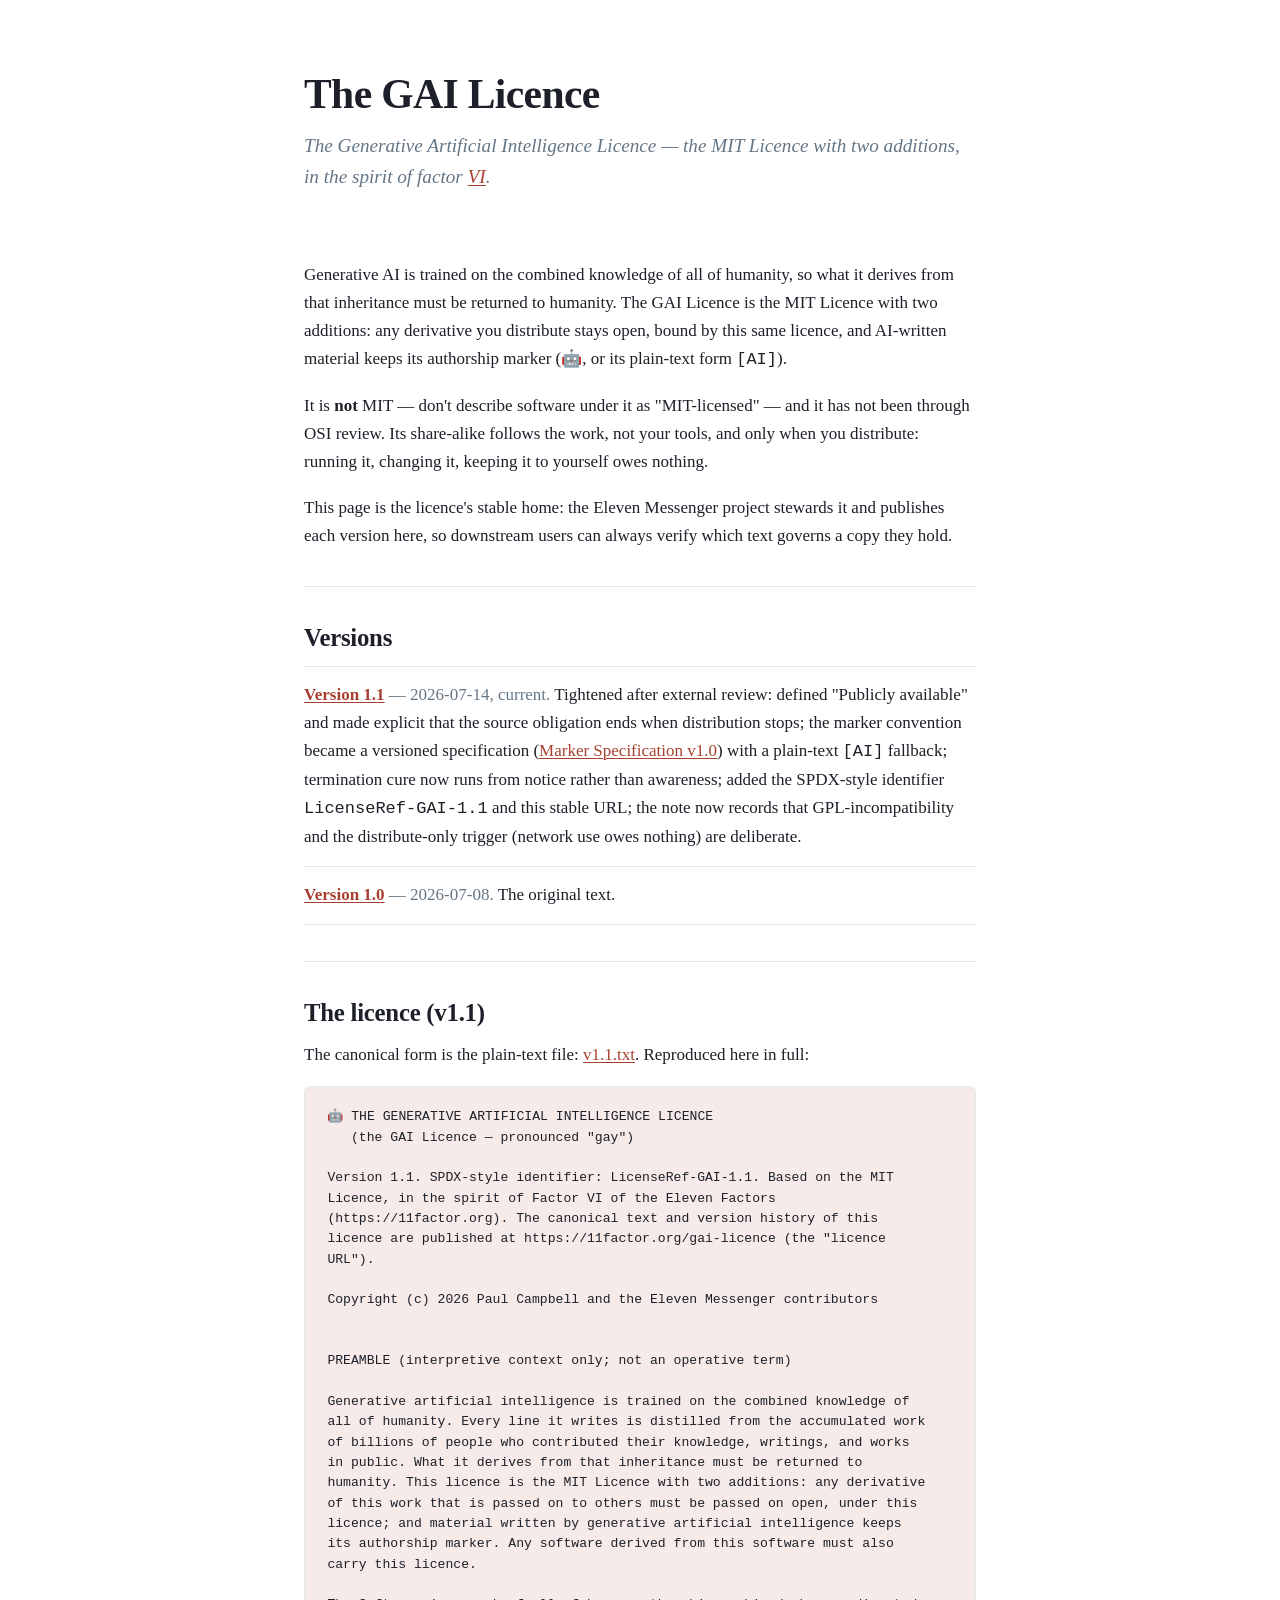
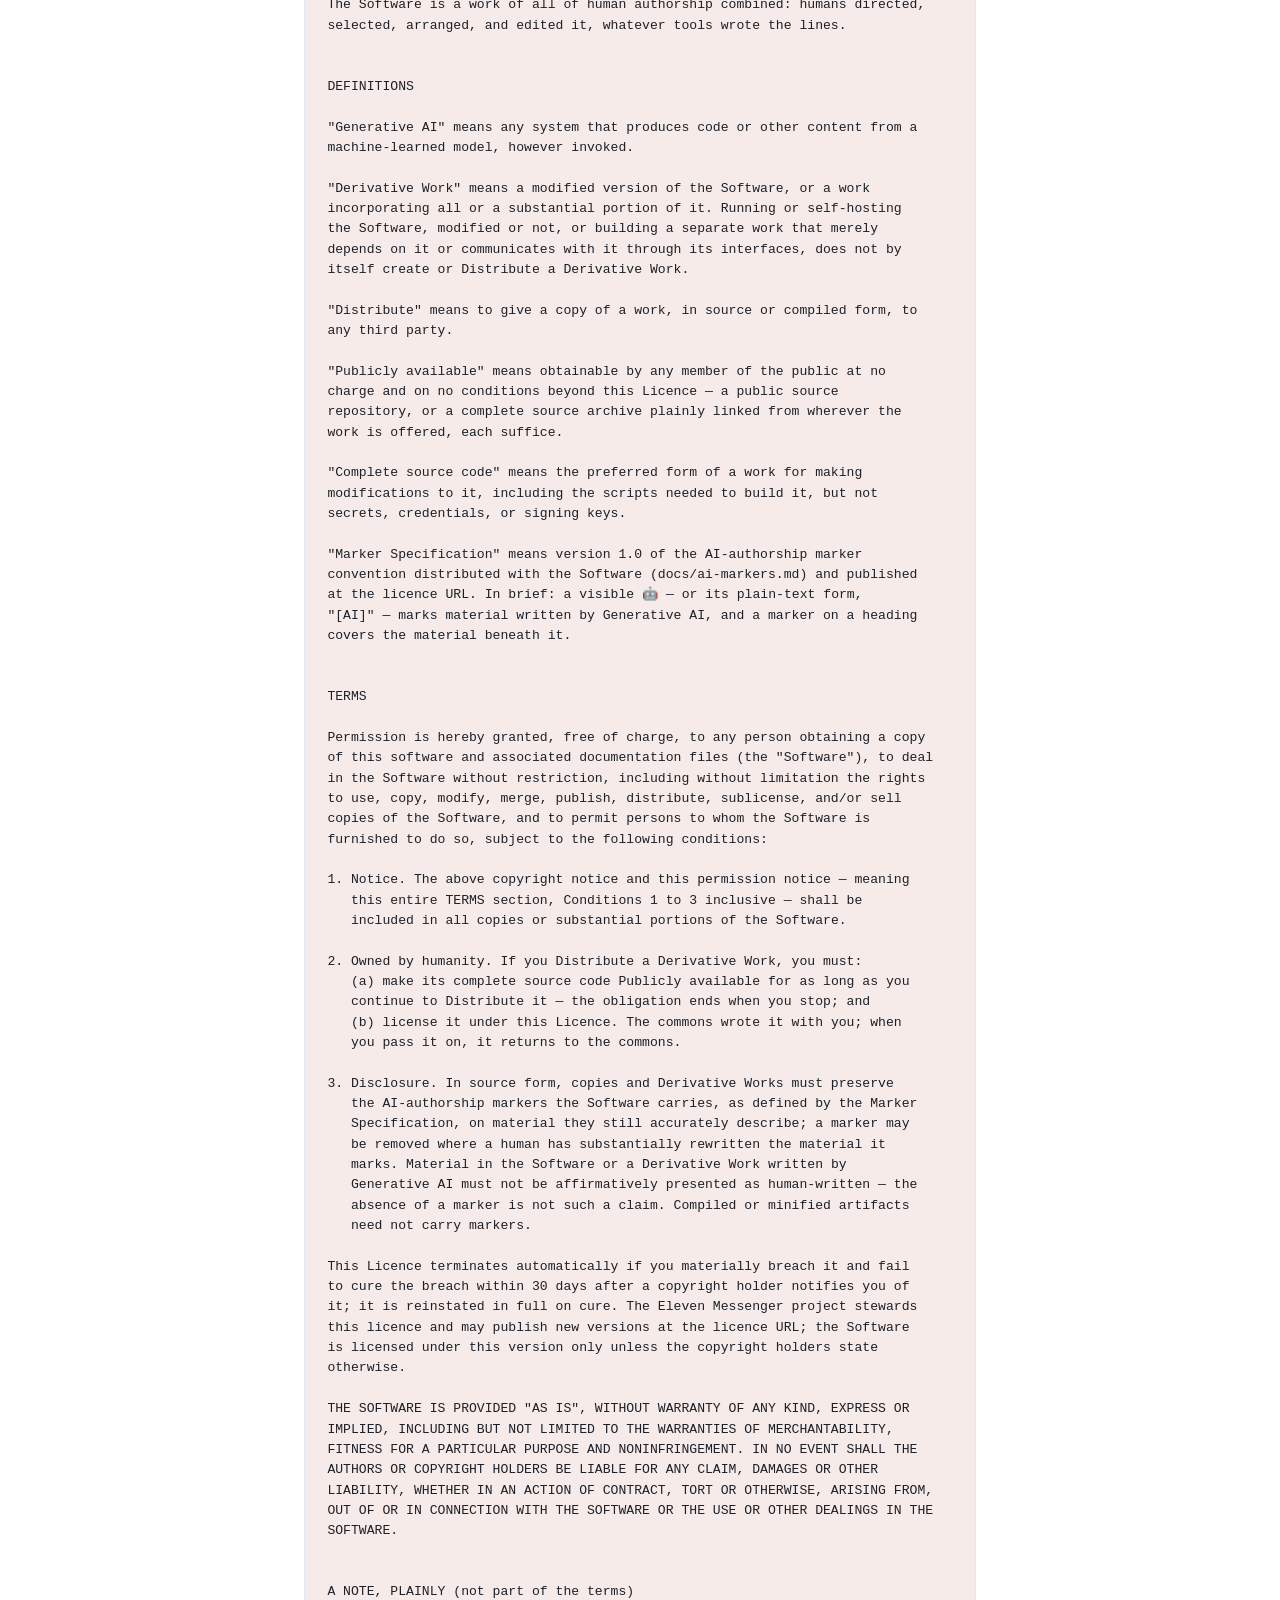
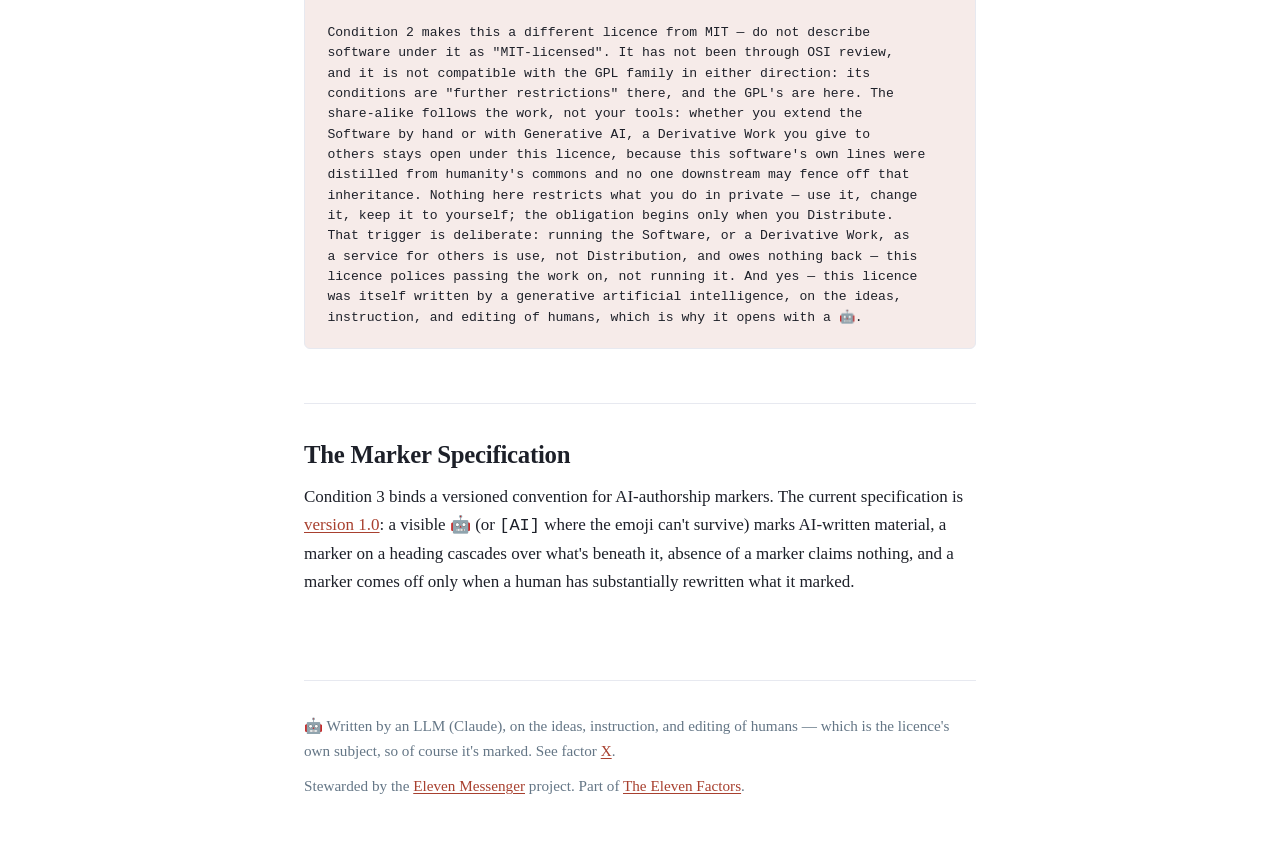
==== gai-licence/index.html @ 0d5a0f0a "🤖 gai-licence: the licence's stable home — canonical text + version history The GAI Licence (elevenm" ====
<!doctype html>
<html lang="en">
<head>
<meta charset="utf-8">
<meta name="viewport" content="width=device-width, initial-scale=1">
<title>The GAI Licence</title>
<meta name="description" content="🤖 The Generative Artificial Intelligence Licence — the MIT Licence with two additions, in the spirit of Factor VI of the Eleven Factors. Canonical text and version history.">
<link rel="icon" href="../favicon.svg" type="image/svg+xml">
<style>
  :root {
    --bg: #ffffff;
    --ink: #1d2029;
    --muted: #647686;
    --accent: #a8402f;
    --accent-soft: rgba(168, 64, 47, 0.1);
    --rule: #e7e9f0;
    --max: 42rem;
  }
  @media (prefers-color-scheme: dark) {
    :root {
      --bg: #14151c;
      --ink: #eef0f6;
      --muted: #93a8ba;
      --accent: #e08a6d;
      --accent-soft: rgba(224, 138, 109, 0.13);
      --rule: #2a2e38;
    }
  }
  * { margin: 0; padding: 0; box-sizing: border-box; }
  body {
    background: var(--bg);
    color: var(--ink);
    font: 400 1.0625rem/1.65 Charter, Georgia, "Times New Roman", serif;
    -webkit-font-smoothing: antialiased;
    padding: 0 1.25rem;
  }
  header, main, footer { max-width: var(--max); margin: 0 auto; }
  header { padding: 4.5rem 0 1rem; }
  h1 {
    font-size: 2.6rem; line-height: 1.1; letter-spacing: -0.015em;
    margin: 0 0 0.75rem; font-weight: 700;
  }
  .tagline { font-size: 1.2rem; color: var(--muted); font-style: italic; }
  main { padding: 1rem 0 3rem; }
  section { padding: 2.25rem 0; }
  section + section { border-top: 1px solid var(--rule); }
  h2 {
    font-size: 1.55rem; line-height: 1.25; font-weight: 700;
    letter-spacing: -0.01em; margin-bottom: 0.75rem;
  }
  p { margin: 0 0 1.1rem; }
  p:last-child { margin-bottom: 0; }
  a { color: var(--accent); text-decoration-thickness: 1px; text-underline-offset: 2px; }
  strong { font-weight: 700; }
  ul.versions { list-style: none; margin: 0; }
  ul.versions li {
    border-top: 1px solid var(--rule);
    padding: 0.9rem 0;
  }
  ul.versions li:last-child { border-bottom: 1px solid var(--rule); }
  ul.versions .v { font-weight: 700; }
  ul.versions .d { color: var(--muted); font-variant-numeric: lining-nums; }
  pre.licence {
    font: 0.82rem/1.55 ui-monospace, "SF Mono", Menlo, Consolas, monospace;
    white-space: pre-wrap;
    overflow-wrap: break-word;
    background: var(--accent-soft);
    border: 1px solid var(--rule);
    border-radius: 6px;
    padding: 1.25rem 1.4rem;
    margin: 1.1rem 0;
  }
  footer {
    border-top: 1px solid var(--rule);
    padding: 2rem 0 4rem;
    color: var(--muted); font-size: 0.95rem;
  }
  footer p { margin-bottom: 0.6rem; }
</style>
</head>
<body>

<header>
  <h1>The GAI Licence</h1>
  <p class="tagline">The Generative Artificial Intelligence Licence — the MIT Licence with two additions, in the spirit of factor <a href="../#vi">VI</a>.</p>
</header>

<main>

<section id="about">
  <p>Generative AI is trained on the combined knowledge of all of humanity, so what it derives from that inheritance must be returned to humanity. The GAI Licence is the MIT Licence with two additions: any derivative you distribute stays open, bound by this same licence, and AI-written material keeps its authorship marker (🤖, or its plain-text form <code>[AI]</code>).</p>
  <p>It is <strong>not</strong> MIT — don't describe software under it as "MIT-licensed" — and it has not been through OSI review. Its share-alike follows the work, not your tools, and only when you distribute: running it, changing it, keeping it to yourself owes nothing.</p>
  <p>This page is the licence's stable home: the Eleven Messenger project stewards it and publishes each version here, so downstream users can always verify which text governs a copy they hold.</p>
</section>

<section id="versions">
  <h2>Versions</h2>
  <ul class="versions">
    <li><span class="v"><a href="v1.1.txt">Version 1.1</a></span> <span class="d">— 2026-07-14, current.</span> Tightened after external review: defined "Publicly available" and made explicit that the source obligation ends when distribution stops; the marker convention became a versioned specification (<a href="ai-markers-v1.0.md">Marker Specification v1.0</a>) with a plain-text <code>[AI]</code> fallback; termination cure now runs from notice rather than awareness; added the SPDX-style identifier <code>LicenseRef-GAI-1.1</code> and this stable URL; the note now records that GPL-incompatibility and the distribute-only trigger (network use owes nothing) are deliberate.</li>
    <li><span class="v"><a href="v1.0.txt">Version 1.0</a></span> <span class="d">— 2026-07-08.</span> The original text.</li>
  </ul>
</section>

<section id="text">
  <h2>The licence (v1.1)</h2>
  <p>The canonical form is the plain-text file: <a href="v1.1.txt">v1.1.txt</a>. Reproduced here in full:</p>
  <pre class="licence">🤖 THE GENERATIVE ARTIFICIAL INTELLIGENCE LICENCE
   (the GAI Licence — pronounced "gay")

Version 1.1. SPDX-style identifier: LicenseRef-GAI-1.1. Based on the MIT
Licence, in the spirit of Factor VI of the Eleven Factors
(https://11factor.org). The canonical text and version history of this
licence are published at https://11factor.org/gai-licence (the "licence
URL").

Copyright (c) 2026 Paul Campbell and the Eleven Messenger contributors


PREAMBLE (interpretive context only; not an operative term)

Generative artificial intelligence is trained on the combined knowledge of
all of humanity. Every line it writes is distilled from the accumulated work
of billions of people who contributed their knowledge, writings, and works
in public. What it derives from that inheritance must be returned to
humanity. This licence is the MIT Licence with two additions: any derivative
of this work that is passed on to others must be passed on open, under this
licence; and material written by generative artificial intelligence keeps
its authorship marker. Any software derived from this software must also
carry this licence.

The Software is a work of all of human authorship combined: humans directed,
selected, arranged, and edited it, whatever tools wrote the lines.


DEFINITIONS

"Generative AI" means any system that produces code or other content from a
machine-learned model, however invoked.

"Derivative Work" means a modified version of the Software, or a work
incorporating all or a substantial portion of it. Running or self-hosting
the Software, modified or not, or building a separate work that merely
depends on it or communicates with it through its interfaces, does not by
itself create or Distribute a Derivative Work.

"Distribute" means to give a copy of a work, in source or compiled form, to
any third party.

"Publicly available" means obtainable by any member of the public at no
charge and on no conditions beyond this Licence — a public source
repository, or a complete source archive plainly linked from wherever the
work is offered, each suffice.

"Complete source code" means the preferred form of a work for making
modifications to it, including the scripts needed to build it, but not
secrets, credentials, or signing keys.

"Marker Specification" means version 1.0 of the AI-authorship marker
convention distributed with the Software (docs/ai-markers.md) and published
at the licence URL. In brief: a visible 🤖 — or its plain-text form,
"[AI]" — marks material written by Generative AI, and a marker on a heading
covers the material beneath it.


TERMS

Permission is hereby granted, free of charge, to any person obtaining a copy
of this software and associated documentation files (the "Software"), to deal
in the Software without restriction, including without limitation the rights
to use, copy, modify, merge, publish, distribute, sublicense, and/or sell
copies of the Software, and to permit persons to whom the Software is
furnished to do so, subject to the following conditions:

1. Notice. The above copyright notice and this permission notice — meaning
   this entire TERMS section, Conditions 1 to 3 inclusive — shall be
   included in all copies or substantial portions of the Software.

2. Owned by humanity. If you Distribute a Derivative Work, you must:
   (a) make its complete source code Publicly available for as long as you
   continue to Distribute it — the obligation ends when you stop; and
   (b) license it under this Licence. The commons wrote it with you; when
   you pass it on, it returns to the commons.

3. Disclosure. In source form, copies and Derivative Works must preserve
   the AI-authorship markers the Software carries, as defined by the Marker
   Specification, on material they still accurately describe; a marker may
   be removed where a human has substantially rewritten the material it
   marks. Material in the Software or a Derivative Work written by
   Generative AI must not be affirmatively presented as human-written — the
   absence of a marker is not such a claim. Compiled or minified artifacts
   need not carry markers.

This Licence terminates automatically if you materially breach it and fail
to cure the breach within 30 days after a copyright holder notifies you of
it; it is reinstated in full on cure. The Eleven Messenger project stewards
this licence and may publish new versions at the licence URL; the Software
is licensed under this version only unless the copyright holders state
otherwise.

THE SOFTWARE IS PROVIDED "AS IS", WITHOUT WARRANTY OF ANY KIND, EXPRESS OR
IMPLIED, INCLUDING BUT NOT LIMITED TO THE WARRANTIES OF MERCHANTABILITY,
FITNESS FOR A PARTICULAR PURPOSE AND NONINFRINGEMENT. IN NO EVENT SHALL THE
AUTHORS OR COPYRIGHT HOLDERS BE LIABLE FOR ANY CLAIM, DAMAGES OR OTHER
LIABILITY, WHETHER IN AN ACTION OF CONTRACT, TORT OR OTHERWISE, ARISING FROM,
OUT OF OR IN CONNECTION WITH THE SOFTWARE OR THE USE OR OTHER DEALINGS IN THE
SOFTWARE.


A NOTE, PLAINLY (not part of the terms)

Condition 2 makes this a different licence from MIT — do not describe
software under it as "MIT-licensed". It has not been through OSI review,
and it is not compatible with the GPL family in either direction: its
conditions are "further restrictions" there, and the GPL's are here. The
share-alike follows the work, not your tools: whether you extend the
Software by hand or with Generative AI, a Derivative Work you give to
others stays open under this licence, because this software's own lines were
distilled from humanity's commons and no one downstream may fence off that
inheritance. Nothing here restricts what you do in private — use it, change
it, keep it to yourself; the obligation begins only when you Distribute.
That trigger is deliberate: running the Software, or a Derivative Work, as
a service for others is use, not Distribution, and owes nothing back — this
licence polices passing the work on, not running it. And yes — this licence
was itself written by a generative artificial intelligence, on the ideas,
instruction, and editing of humans, which is why it opens with a 🤖.</pre>
</section>

<section id="markers">
  <h2>The Marker Specification</h2>
  <p>Condition 3 binds a versioned convention for AI-authorship markers. The current specification is <a href="ai-markers-v1.0.md">version 1.0</a>: a visible 🤖 (or <code>[AI]</code> where the emoji can't survive) marks AI-written material, a marker on a heading cascades over what's beneath it, absence of a marker claims nothing, and a marker comes off only when a human has substantially rewritten what it marked.</p>
</section>

</main>

<footer>
  <p>🤖 Written by an LLM (Claude), on the ideas, instruction, and editing of humans — which is the licence's own subject, so of course it's marked. See factor <a href="../#x">X</a>.</p>
  <p>Stewarded by the <a href="https://elevenmessenger.com">Eleven Messenger</a> project. Part of <a href="../">The Eleven Factors</a>.</p>
</footer>

</body>
</html>
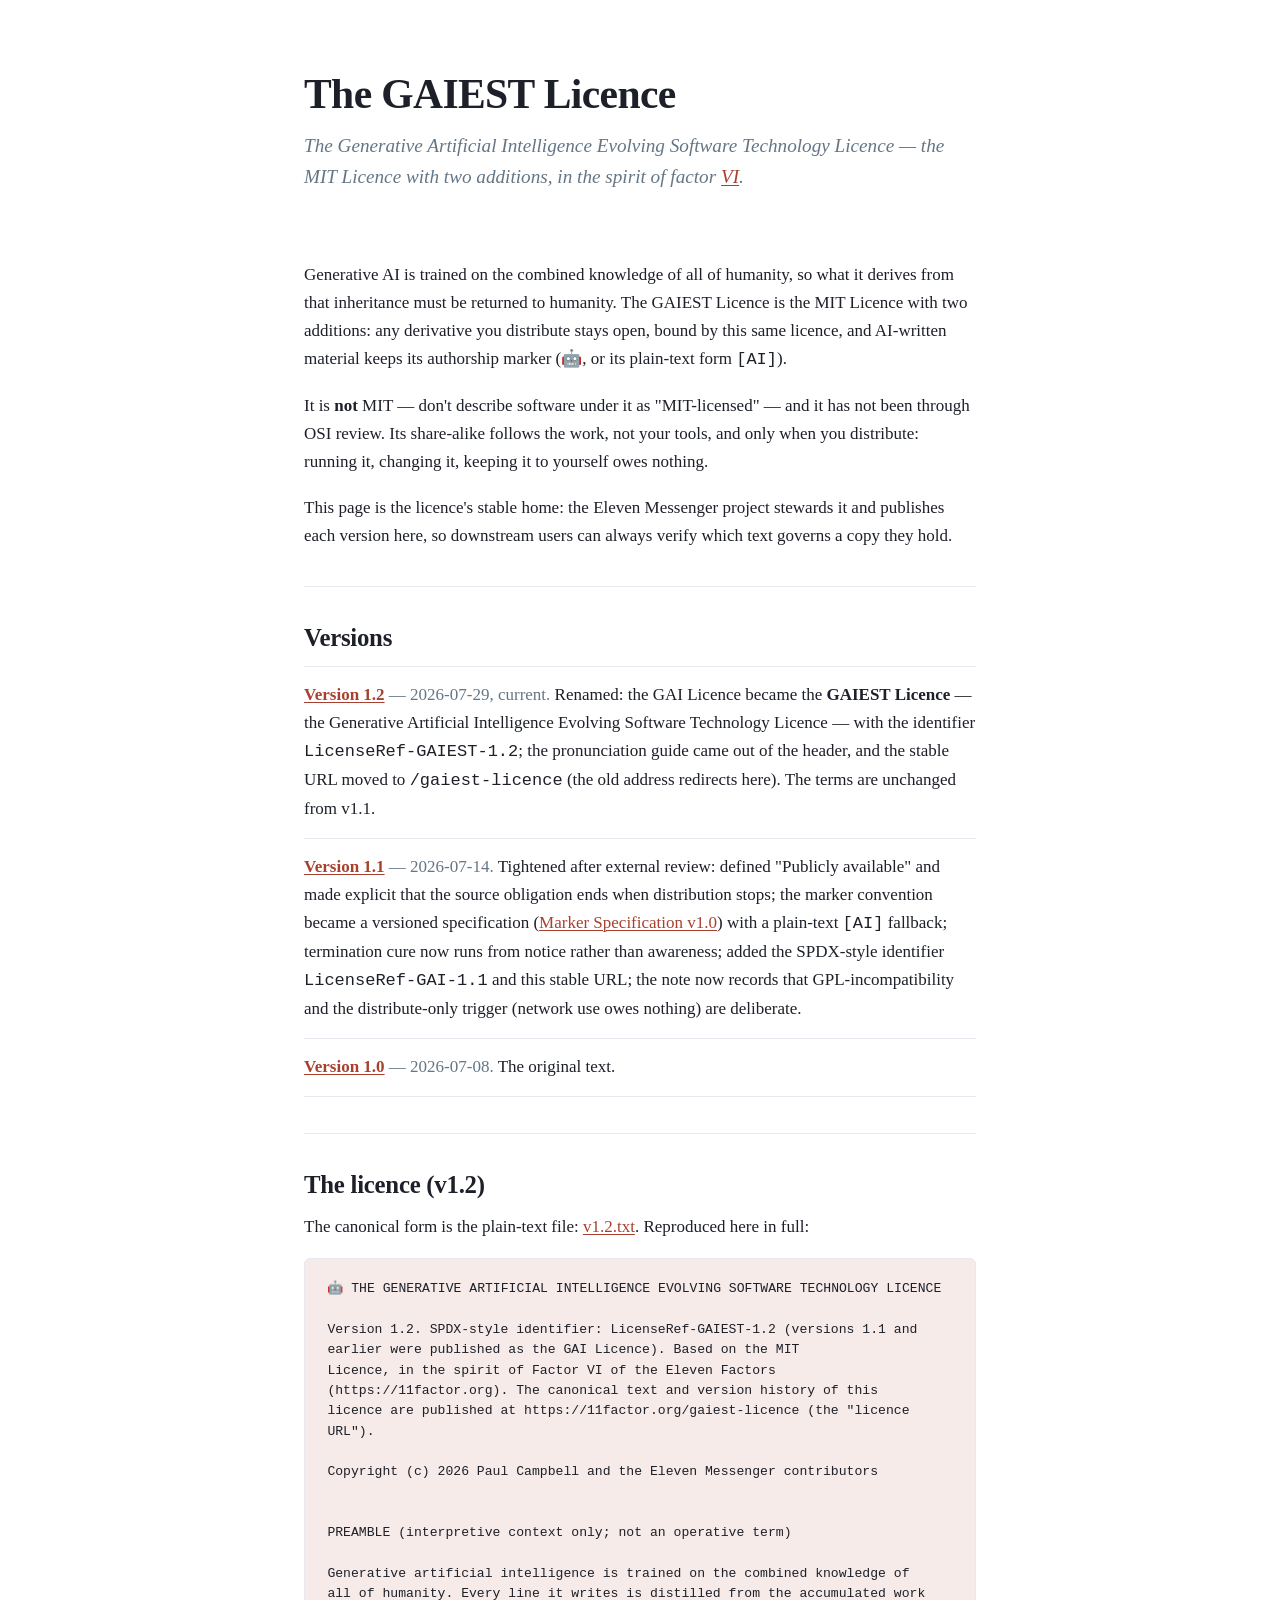
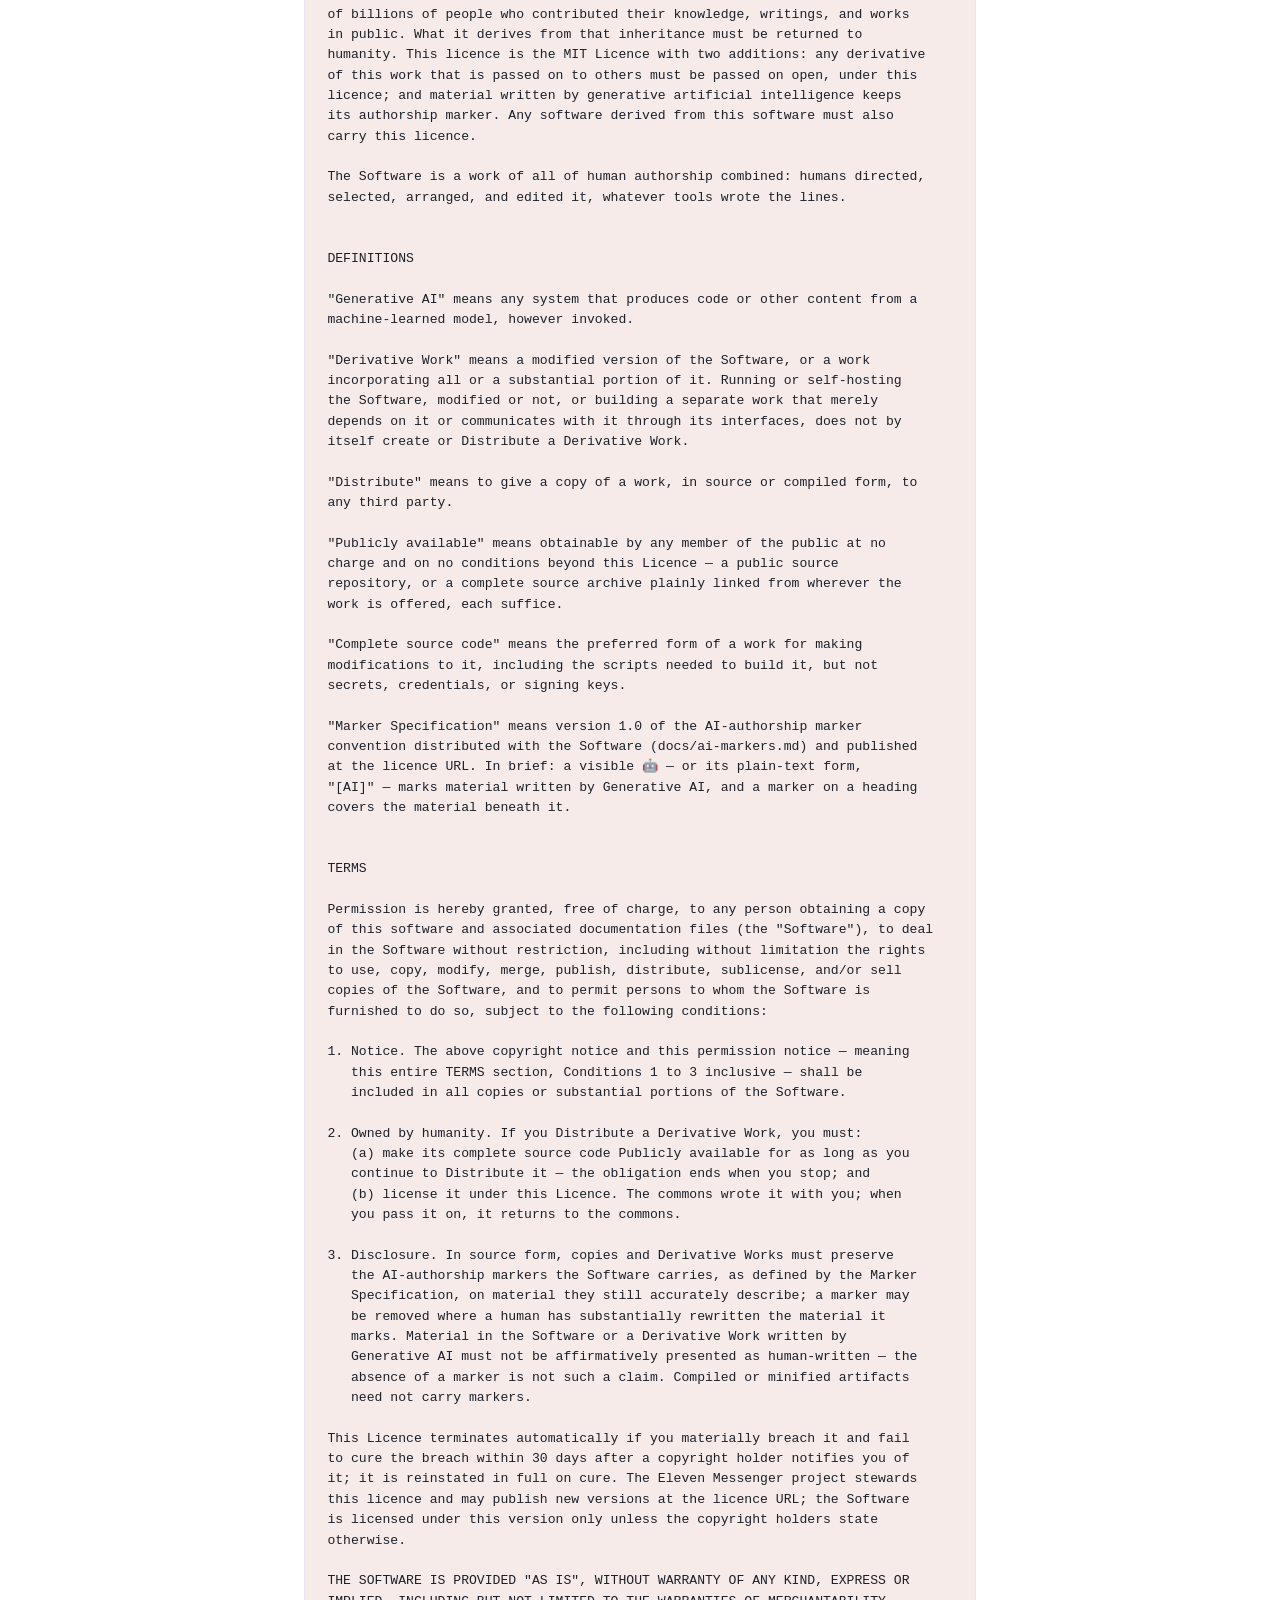
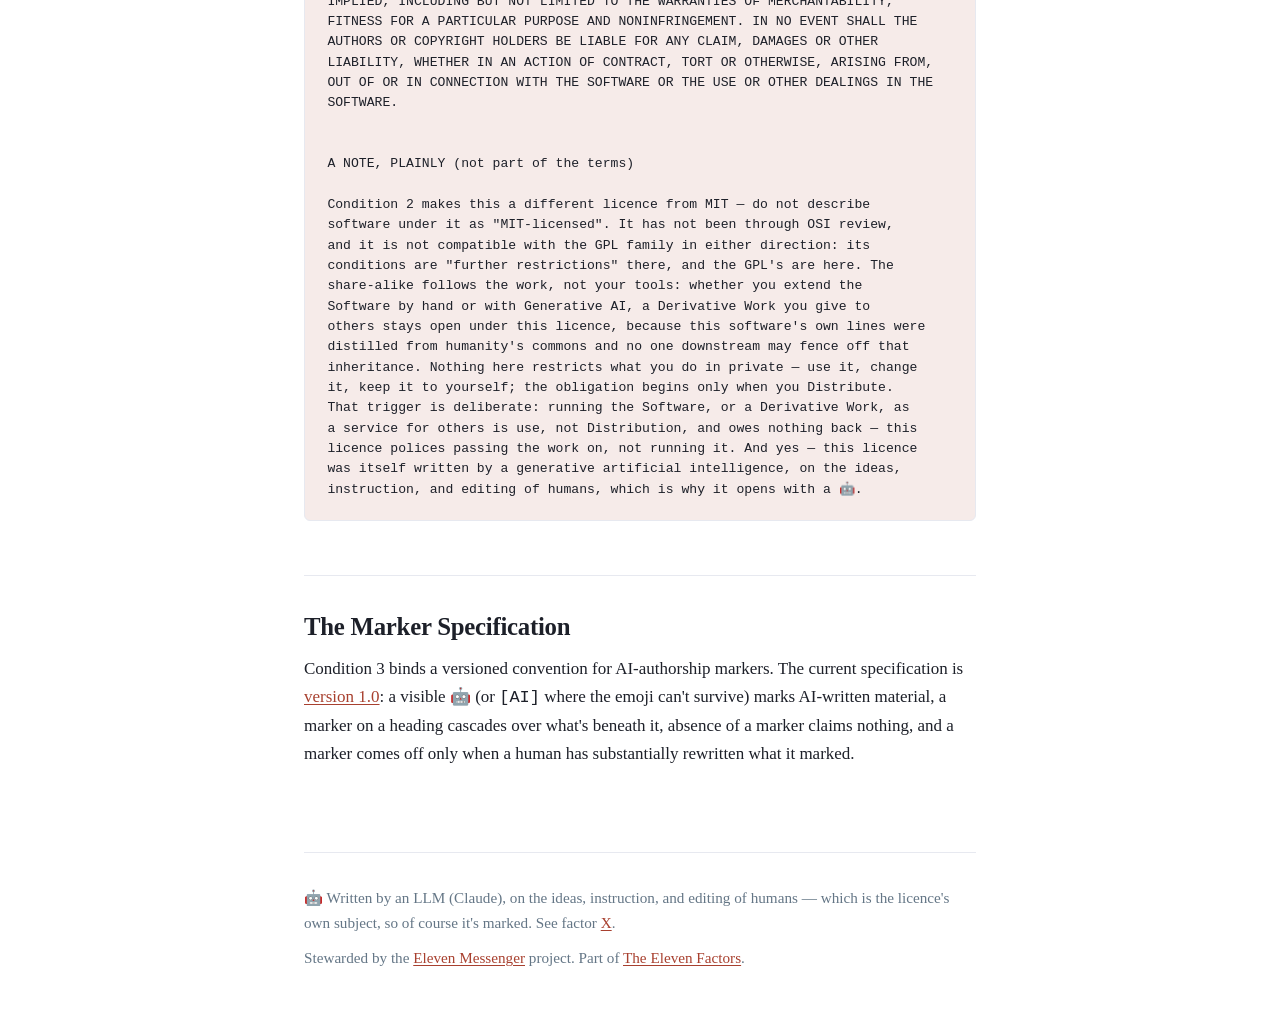
==== commit c99fa467: "🤖 gaiest-licence: the GAI Licence becomes the GAIEST Licence (v1.2) The licence's stable home moves " ====
--- a/gai-licence/index.html
+++ b/gai-licence/index.html
@@ -2,240 +2,14 @@
 <html lang="en">
 <head>
 <meta charset="utf-8">
-<meta name="viewport" content="width=device-width, initial-scale=1">
-<title>The GAI Licence</title>
-<meta name="description" content="🤖 The Generative Artificial Intelligence Licence — the MIT Licence with two additions, in the spirit of Factor VI of the Eleven Factors. Canonical text and version history.">
-<link rel="icon" href="../favicon.svg" type="image/svg+xml">
-<style>
-  :root {
-    --bg: #ffffff;
-    --ink: #1d2029;
-    --muted: #647686;
-    --accent: #a8402f;
-    --accent-soft: rgba(168, 64, 47, 0.1);
-    --rule: #e7e9f0;
-    --max: 42rem;
-  }
-  @media (prefers-color-scheme: dark) {
-    :root {
-      --bg: #14151c;
-      --ink: #eef0f6;
-      --muted: #93a8ba;
-      --accent: #e08a6d;
-      --accent-soft: rgba(224, 138, 109, 0.13);
-      --rule: #2a2e38;
-    }
-  }
-  * { margin: 0; padding: 0; box-sizing: border-box; }
-  body {
-    background: var(--bg);
-    color: var(--ink);
-    font: 400 1.0625rem/1.65 Charter, Georgia, "Times New Roman", serif;
-    -webkit-font-smoothing: antialiased;
-    padding: 0 1.25rem;
-  }
-  header, main, footer { max-width: var(--max); margin: 0 auto; }
-  header { padding: 4.5rem 0 1rem; }
-  h1 {
-    font-size: 2.6rem; line-height: 1.1; letter-spacing: -0.015em;
-    margin: 0 0 0.75rem; font-weight: 700;
-  }
-  .tagline { font-size: 1.2rem; color: var(--muted); font-style: italic; }
-  main { padding: 1rem 0 3rem; }
-  section { padding: 2.25rem 0; }
-  section + section { border-top: 1px solid var(--rule); }
-  h2 {
-    font-size: 1.55rem; line-height: 1.25; font-weight: 700;
-    letter-spacing: -0.01em; margin-bottom: 0.75rem;
-  }
-  p { margin: 0 0 1.1rem; }
-  p:last-child { margin-bottom: 0; }
-  a { color: var(--accent); text-decoration-thickness: 1px; text-underline-offset: 2px; }
-  strong { font-weight: 700; }
-  ul.versions { list-style: none; margin: 0; }
-  ul.versions li {
-    border-top: 1px solid var(--rule);
-    padding: 0.9rem 0;
-  }
-  ul.versions li:last-child { border-bottom: 1px solid var(--rule); }
-  ul.versions .v { font-weight: 700; }
-  ul.versions .d { color: var(--muted); font-variant-numeric: lining-nums; }
-  pre.licence {
-    font: 0.82rem/1.55 ui-monospace, "SF Mono", Menlo, Consolas, monospace;
-    white-space: pre-wrap;
-    overflow-wrap: break-word;
-    background: var(--accent-soft);
-    border: 1px solid var(--rule);
-    border-radius: 6px;
-    padding: 1.25rem 1.4rem;
-    margin: 1.1rem 0;
-  }
-  footer {
-    border-top: 1px solid var(--rule);
-    padding: 2rem 0 4rem;
-    color: var(--muted); font-size: 0.95rem;
-  }
-  footer p { margin-bottom: 0.6rem; }
-</style>
+<meta http-equiv="refresh" content="0; url=/gaiest-licence/">
+<link rel="canonical" href="https://11factor.org/gaiest-licence/">
+<title>The GAIEST Licence</title>
 </head>
 <body>
-
-<header>
-  <h1>The GAI Licence</h1>
-  <p class="tagline">The Generative Artificial Intelligence Licence — the MIT Licence with two additions, in the spirit of factor <a href="../#vi">VI</a>.</p>
-</header>
-
-<main>
-
-<section id="about">
-  <p>Generative AI is trained on the combined knowledge of all of humanity, so what it derives from that inheritance must be returned to humanity. The GAI Licence is the MIT Licence with two additions: any derivative you distribute stays open, bound by this same licence, and AI-written material keeps its authorship marker (🤖, or its plain-text form <code>[AI]</code>).</p>
-  <p>It is <strong>not</strong> MIT — don't describe software under it as "MIT-licensed" — and it has not been through OSI review. Its share-alike follows the work, not your tools, and only when you distribute: running it, changing it, keeping it to yourself owes nothing.</p>
-  <p>This page is the licence's stable home: the Eleven Messenger project stewards it and publishes each version here, so downstream users can always verify which text governs a copy they hold.</p>
-</section>
-
-<section id="versions">
-  <h2>Versions</h2>
-  <ul class="versions">
-    <li><span class="v"><a href="v1.1.txt">Version 1.1</a></span> <span class="d">— 2026-07-14, current.</span> Tightened after external review: defined "Publicly available" and made explicit that the source obligation ends when distribution stops; the marker convention became a versioned specification (<a href="ai-markers-v1.0.md">Marker Specification v1.0</a>) with a plain-text <code>[AI]</code> fallback; termination cure now runs from notice rather than awareness; added the SPDX-style identifier <code>LicenseRef-GAI-1.1</code> and this stable URL; the note now records that GPL-incompatibility and the distribute-only trigger (network use owes nothing) are deliberate.</li>
-    <li><span class="v"><a href="v1.0.txt">Version 1.0</a></span> <span class="d">— 2026-07-08.</span> The original text.</li>
-  </ul>
-</section>
-
-<section id="text">
-  <h2>The licence (v1.1)</h2>
-  <p>The canonical form is the plain-text file: <a href="v1.1.txt">v1.1.txt</a>. Reproduced here in full:</p>
-  <pre class="licence">🤖 THE GENERATIVE ARTIFICIAL INTELLIGENCE LICENCE
-   (the GAI Licence — pronounced "gay")
-
-Version 1.1. SPDX-style identifier: LicenseRef-GAI-1.1. Based on the MIT
-Licence, in the spirit of Factor VI of the Eleven Factors
-(https://11factor.org). The canonical text and version history of this
-licence are published at https://11factor.org/gai-licence (the "licence
-URL").
-
-Copyright (c) 2026 Paul Campbell and the Eleven Messenger contributors
-
-
-PREAMBLE (interpretive context only; not an operative term)
-
-Generative artificial intelligence is trained on the combined knowledge of
-all of humanity. Every line it writes is distilled from the accumulated work
-of billions of people who contributed their knowledge, writings, and works
-in public. What it derives from that inheritance must be returned to
-humanity. This licence is the MIT Licence with two additions: any derivative
-of this work that is passed on to others must be passed on open, under this
-licence; and material written by generative artificial intelligence keeps
-its authorship marker. Any software derived from this software must also
-carry this licence.
-
-The Software is a work of all of human authorship combined: humans directed,
-selected, arranged, and edited it, whatever tools wrote the lines.
-
-
-DEFINITIONS
-
-"Generative AI" means any system that produces code or other content from a
-machine-learned model, however invoked.
-
-"Derivative Work" means a modified version of the Software, or a work
-incorporating all or a substantial portion of it. Running or self-hosting
-the Software, modified or not, or building a separate work that merely
-depends on it or communicates with it through its interfaces, does not by
-itself create or Distribute a Derivative Work.
-
-"Distribute" means to give a copy of a work, in source or compiled form, to
-any third party.
-
-"Publicly available" means obtainable by any member of the public at no
-charge and on no conditions beyond this Licence — a public source
-repository, or a complete source archive plainly linked from wherever the
-work is offered, each suffice.
-
-"Complete source code" means the preferred form of a work for making
-modifications to it, including the scripts needed to build it, but not
-secrets, credentials, or signing keys.
-
-"Marker Specification" means version 1.0 of the AI-authorship marker
-convention distributed with the Software (docs/ai-markers.md) and published
-at the licence URL. In brief: a visible 🤖 — or its plain-text form,
-"[AI]" — marks material written by Generative AI, and a marker on a heading
-covers the material beneath it.
-
-
-TERMS
-
-Permission is hereby granted, free of charge, to any person obtaining a copy
-of this software and associated documentation files (the "Software"), to deal
-in the Software without restriction, including without limitation the rights
-to use, copy, modify, merge, publish, distribute, sublicense, and/or sell
-copies of the Software, and to permit persons to whom the Software is
-furnished to do so, subject to the following conditions:
-
-1. Notice. The above copyright notice and this permission notice — meaning
-   this entire TERMS section, Conditions 1 to 3 inclusive — shall be
-   included in all copies or substantial portions of the Software.
-
-2. Owned by humanity. If you Distribute a Derivative Work, you must:
-   (a) make its complete source code Publicly available for as long as you
-   continue to Distribute it — the obligation ends when you stop; and
-   (b) license it under this Licence. The commons wrote it with you; when
-   you pass it on, it returns to the commons.
-
-3. Disclosure. In source form, copies and Derivative Works must preserve
-   the AI-authorship markers the Software carries, as defined by the Marker
-   Specification, on material they still accurately describe; a marker may
-   be removed where a human has substantially rewritten the material it
-   marks. Material in the Software or a Derivative Work written by
-   Generative AI must not be affirmatively presented as human-written — the
-   absence of a marker is not such a claim. Compiled or minified artifacts
-   need not carry markers.
-
-This Licence terminates automatically if you materially breach it and fail
-to cure the breach within 30 days after a copyright holder notifies you of
-it; it is reinstated in full on cure. The Eleven Messenger project stewards
-this licence and may publish new versions at the licence URL; the Software
-is licensed under this version only unless the copyright holders state
-otherwise.
-
-THE SOFTWARE IS PROVIDED "AS IS", WITHOUT WARRANTY OF ANY KIND, EXPRESS OR
-IMPLIED, INCLUDING BUT NOT LIMITED TO THE WARRANTIES OF MERCHANTABILITY,
-FITNESS FOR A PARTICULAR PURPOSE AND NONINFRINGEMENT. IN NO EVENT SHALL THE
-AUTHORS OR COPYRIGHT HOLDERS BE LIABLE FOR ANY CLAIM, DAMAGES OR OTHER
-LIABILITY, WHETHER IN AN ACTION OF CONTRACT, TORT OR OTHERWISE, ARISING FROM,
-OUT OF OR IN CONNECTION WITH THE SOFTWARE OR THE USE OR OTHER DEALINGS IN THE
-SOFTWARE.
-
-
-A NOTE, PLAINLY (not part of the terms)
-
-Condition 2 makes this a different licence from MIT — do not describe
-software under it as "MIT-licensed". It has not been through OSI review,
-and it is not compatible with the GPL family in either direction: its
-conditions are "further restrictions" there, and the GPL's are here. The
-share-alike follows the work, not your tools: whether you extend the
-Software by hand or with Generative AI, a Derivative Work you give to
-others stays open under this licence, because this software's own lines were
-distilled from humanity's commons and no one downstream may fence off that
-inheritance. Nothing here restricts what you do in private — use it, change
-it, keep it to yourself; the obligation begins only when you Distribute.
-That trigger is deliberate: running the Software, or a Derivative Work, as
-a service for others is use, not Distribution, and owes nothing back — this
-licence polices passing the work on, not running it. And yes — this licence
-was itself written by a generative artificial intelligence, on the ideas,
-instruction, and editing of humans, which is why it opens with a 🤖.</pre>
-</section>
-
-<section id="markers">
-  <h2>The Marker Specification</h2>
-  <p>Condition 3 binds a versioned convention for AI-authorship markers. The current specification is <a href="ai-markers-v1.0.md">version 1.0</a>: a visible 🤖 (or <code>[AI]</code> where the emoji can't survive) marks AI-written material, a marker on a heading cascades over what's beneath it, absence of a marker claims nothing, and a marker comes off only when a human has substantially rewritten what it marked.</p>
-</section>
-
-</main>
-
-<footer>
-  <p>🤖 Written by an LLM (Claude), on the ideas, instruction, and editing of humans — which is the licence's own subject, so of course it's marked. See factor <a href="../#x">X</a>.</p>
-  <p>Stewarded by the <a href="https://elevenmessenger.com">Eleven Messenger</a> project. Part of <a href="../">The Eleven Factors</a>.</p>
-</footer>
-
+<!-- 🤖 The GAI Licence was renamed: it is now the GAIEST Licence. This stub
+     keeps links in already-shipped copies of v1.0/v1.1 working; the frozen
+     version texts also remain beside it at their original URLs. -->
+<p>The GAI Licence is now the GAIEST Licence: <a href="/gaiest-licence/">11factor.org/gaiest-licence</a>.</p>
 </body>
 </html>
